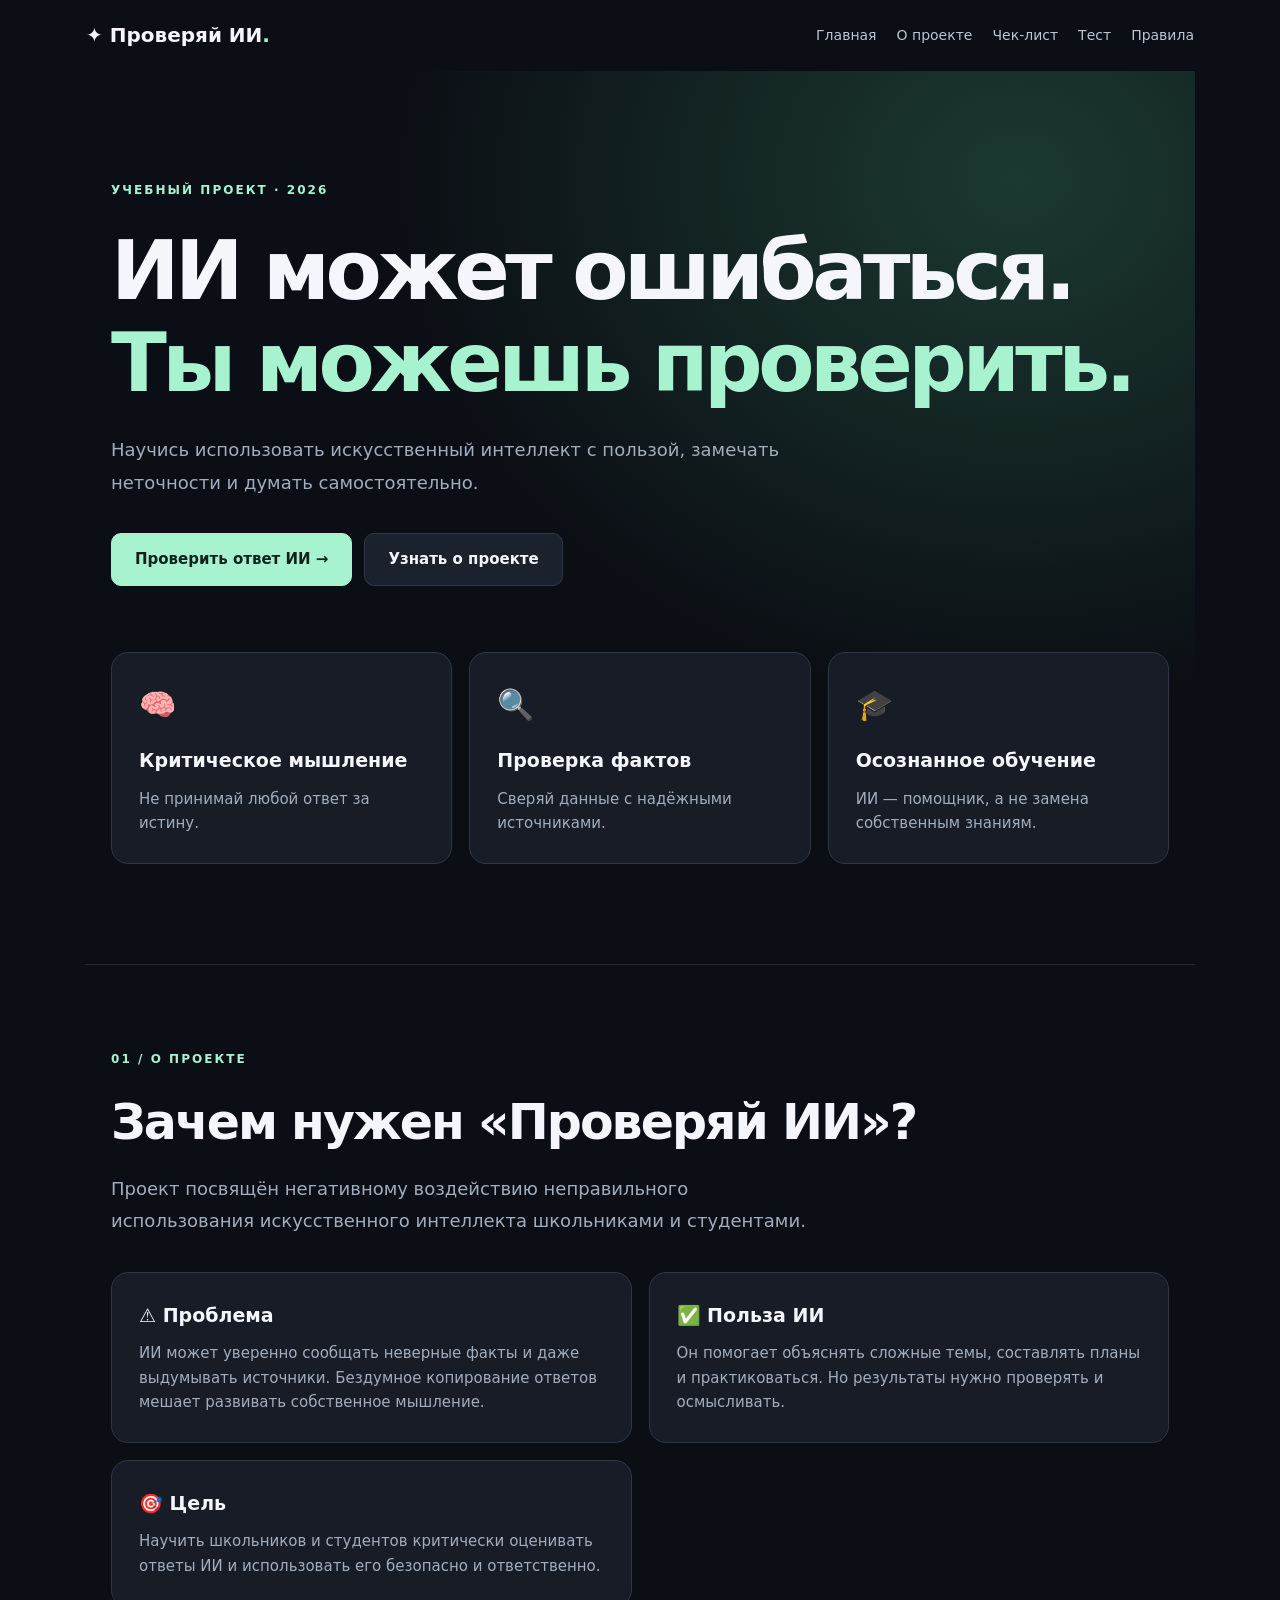
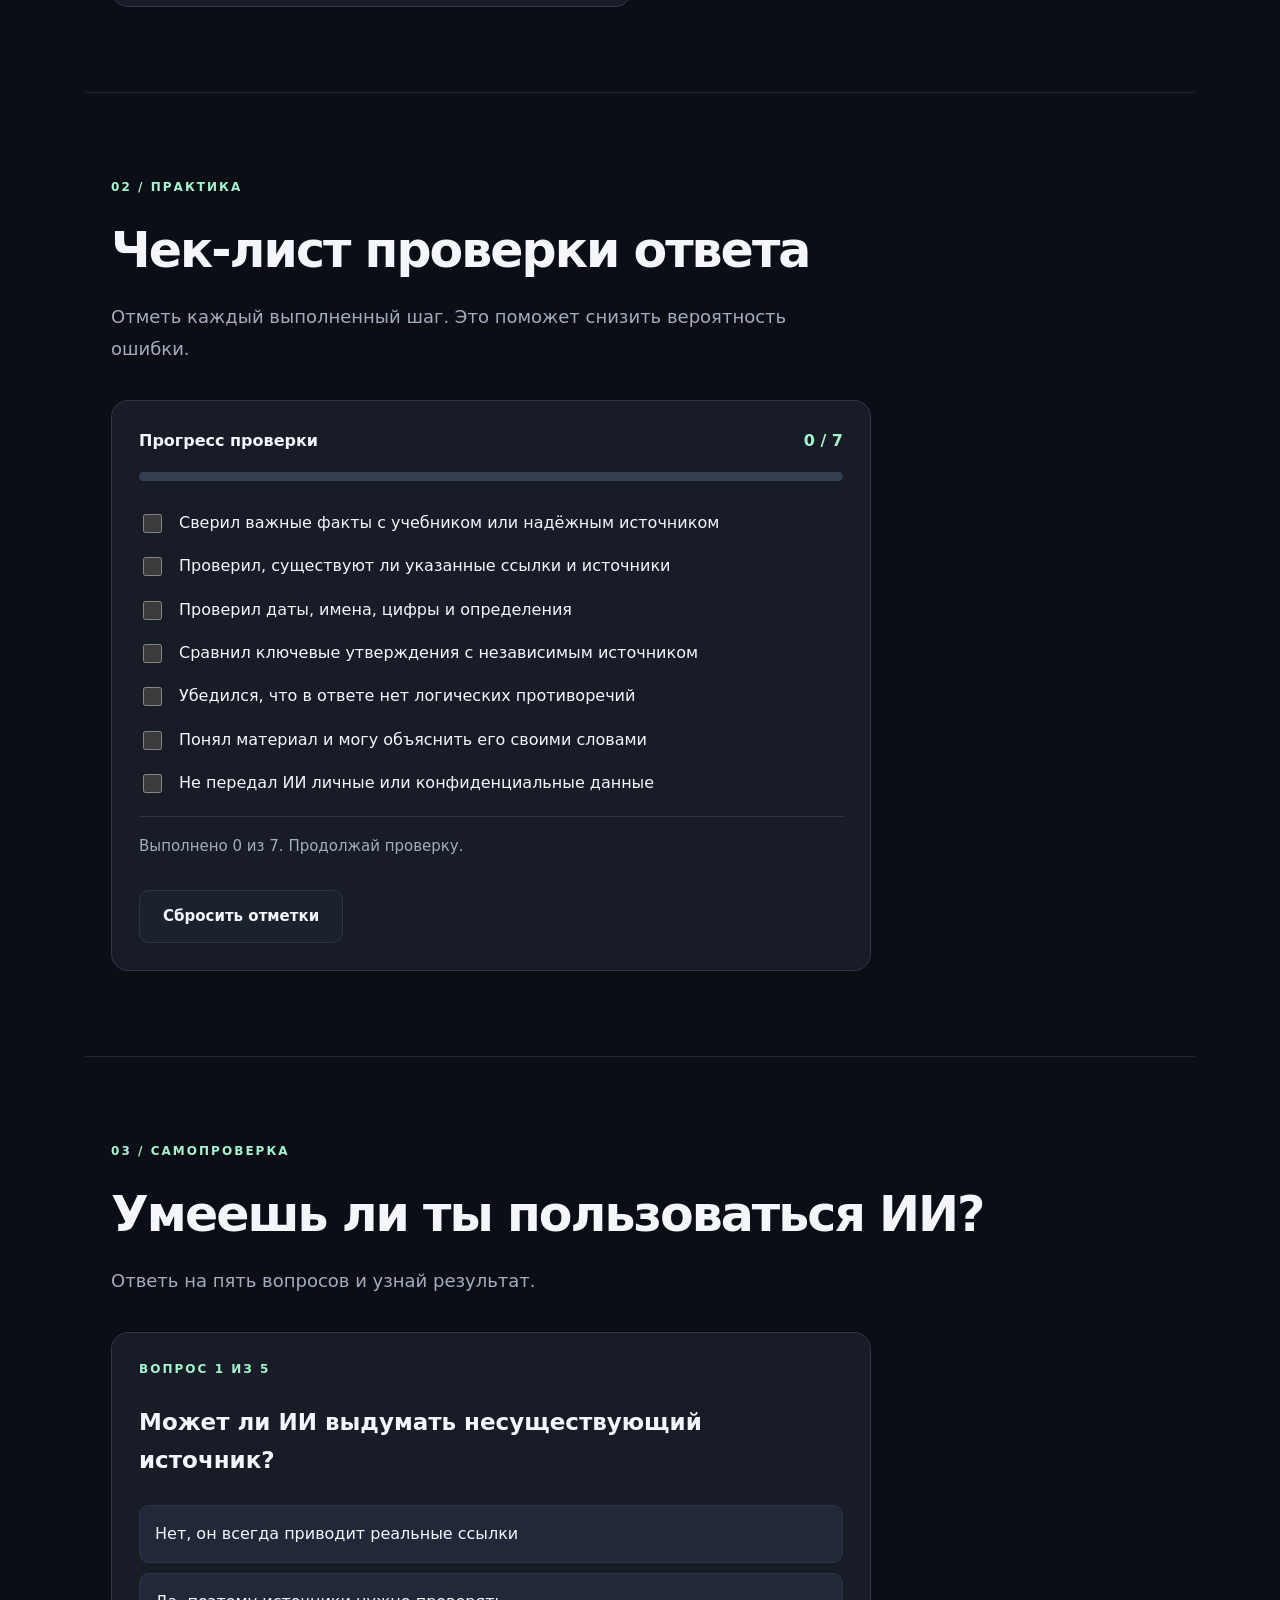
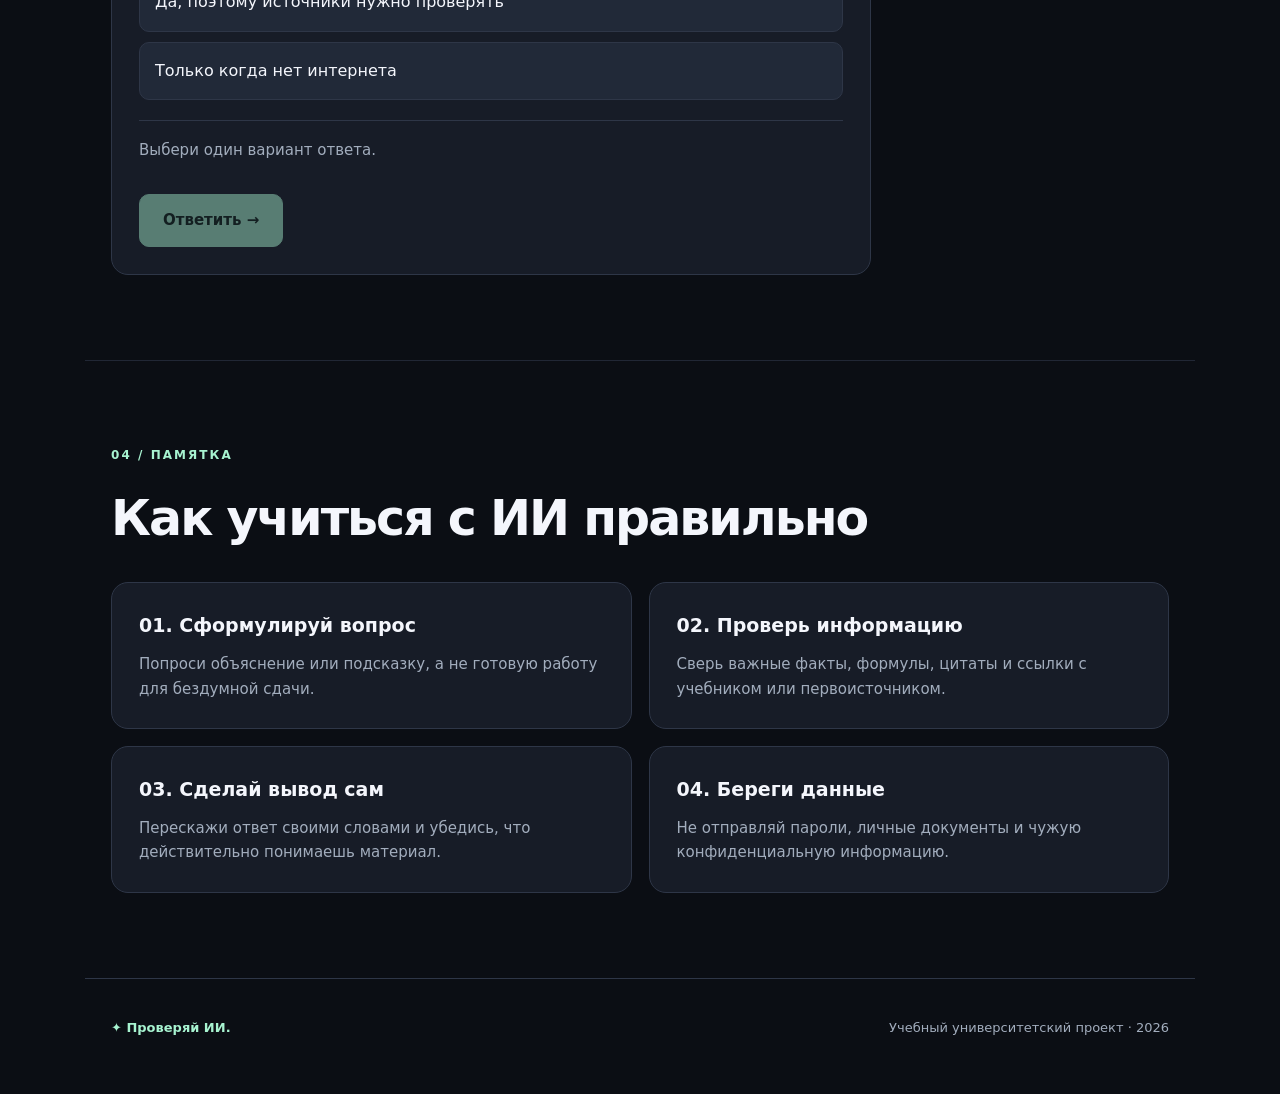
==== index.html @ c24b2980 "Add files via upload" ====
<!doctype html>
<html lang="ru"><head><meta charset="utf-8"><meta name="viewport" content="width=device-width,initial-scale=1"><meta name="theme-color" content="#0b0e14"><meta name="description" content="Проверяй ИИ — образовательный проект о критическом мышлении и проверке ответов искусственного интеллекта"><title>Проверяй ИИ — думай, анализируй, проверяй</title><link rel="stylesheet" href="style.css"></head>
<body><header class="top"><a href="#home" class="logo">✦ Проверяй ИИ<span>.</span></a><nav aria-label="Разделы"><a href="#home">Главная</a><a href="#about">О проекте</a><a href="#check">Чек-лист</a><a href="#test">Тест</a><a href="#rules">Правила</a></nav></header>
<main><section class="hero" id="home"><div class="eyebrow">УЧЕБНЫЙ ПРОЕКТ · 2026</div><h1>ИИ может ошибаться.<br><em>Ты можешь проверить.</em></h1><p>Научись использовать искусственный интеллект с пользой, замечать неточности и думать самостоятельно.</p><div class="actions"><a class="primary" href="#check">Проверить ответ ИИ →</a><a class="secondary" href="#about">Узнать о проекте</a></div><div class="hero-cards"><div class="panel"><div class="emoji">🧠</div><h3>Критическое мышление</h3><p>Не принимай любой ответ за истину.</p></div><div class="panel"><div class="emoji">🔍</div><h3>Проверка фактов</h3><p>Сверяй данные с надёжными источниками.</p></div><div class="panel"><div class="emoji">🎓</div><h3>Осознанное обучение</h3><p>ИИ — помощник, а не замена собственным знаниям.</p></div></div></section>
<section class="section" id="about"><div class="eyebrow">01 / О ПРОЕКТЕ</div><h2>Зачем нужен «Проверяй ИИ»?</h2><p class="lead">Проект посвящён негативному воздействию неправильного использования искусственного интеллекта школьниками и студентами.</p><div class="tiles"><article class="panel"><h3>⚠️ Проблема</h3><p>ИИ может уверенно сообщать неверные факты и даже выдумывать источники. Бездумное копирование ответов мешает развивать собственное мышление.</p></article><article class="panel"><h3>✅ Польза ИИ</h3><p>Он помогает объяснять сложные темы, составлять планы и практиковаться. Но результаты нужно проверять и осмысливать.</p></article><article class="panel"><h3>🎯 Цель</h3><p>Научить школьников и студентов критически оценивать ответы ИИ и использовать его безопасно и ответственно.</p></article></div></section>
<section class="section" id="check"><div class="eyebrow">02 / ПРАКТИКА</div><h2>Чек-лист проверки ответа</h2><p class="lead">Отметь каждый выполненный шаг. Это поможет снизить вероятность ошибки.</p><div class="panel check-panel"><div class="progress-line"><strong>Прогресс проверки</strong><output id="progress-count">0 / 7</output></div><div class="track"><div id="progress-fill"></div></div><div id="check-items"></div><p id="check-result" class="notice" aria-live="polite"></p><button id="reset-checks" class="secondary btn" type="button">Сбросить отметки</button></div></section>
<section class="section" id="test"><div class="eyebrow">03 / САМОПРОВЕРКА</div><h2>Умеешь ли ты пользоваться ИИ?</h2><p class="lead">Ответь на пять вопросов и узнай результат.</p><div class="panel quiz"><div id="question-number" class="eyebrow"></div><h3 id="question-text"></h3><div id="question-options"></div><p id="quiz-feedback" class="notice" aria-live="polite"></p><button id="quiz-next" class="primary btn" disabled type="button">Ответить →</button></div></section>
<section class="section" id="rules"><div class="eyebrow">04 / ПАМЯТКА</div><h2>Как учиться с ИИ правильно</h2><div class="tiles"><article class="panel"><h3>01. Сформулируй вопрос</h3><p>Попроси объяснение или подсказку, а не готовую работу для бездумной сдачи.</p></article><article class="panel"><h3>02. Проверь информацию</h3><p>Сверь важные факты, формулы, цитаты и ссылки с учебником или первоисточником.</p></article><article class="panel"><h3>03. Сделай вывод сам</h3><p>Перескажи ответ своими словами и убедись, что действительно понимаешь материал.</p></article><article class="panel"><h3>04. Береги данные</h3><p>Не отправляй пароли, личные документы и чужую конфиденциальную информацию.</p></article></div></section></main><footer><strong>✦ Проверяй ИИ.</strong><span>Учебный университетский проект · 2026</span></footer><script src="script.js" defer></script></body></html>
---- style.css ----
:root{color-scheme:dark;--bg:#0b0e14;--panel:#171c27;--border:#2e3647;--text:#f4f6fc;--muted:#a2adbd;--accent:#a7f3d0}*{box-sizing:border-box}html{scroll-behavior:smooth}body{margin:0;background:var(--bg);color:var(--text);font:16px/1.65 system-ui,-apple-system,'Segoe UI',sans-serif}a{color:inherit;text-decoration:none}button{font:inherit;cursor:pointer}.top{max-width:1160px;margin:auto;padding:19px 26px;display:flex;align-items:center;justify-content:space-between;gap:22px}.logo{font-size:20px;font-weight:850;white-space:nowrap}.logo span{color:var(--accent)}nav{display:flex;flex-wrap:wrap;gap:20px}nav a{color:#bbc5d4;font-size:14px}nav a:hover{color:var(--accent)}.hero,.section{max-width:1110px;margin:auto;padding:100px 26px;scroll-margin-top:25px}.hero{padding-top:110px;background:radial-gradient(ellipse at 84% 12%,#1b3932 0%,transparent 48%)}.eyebrow{color:var(--accent);font-size:12px;font-weight:800;letter-spacing:.17em;margin-bottom:24px}h1{font-size:clamp(42px,6.4vw,82px);line-height:1.12;letter-spacing:-.055em;margin:0 0 26px}h1 em{font-style:normal;color:var(--accent)}h2{font-size:clamp(30px,4vw,49px);letter-spacing:-.04em;line-height:1.2;margin:0 0 20px}h3{margin:0 0 10px;font-size:19px}p{margin:0;color:var(--muted)}.hero>p,.lead{max-width:720px;font-size:18px;line-height:1.8}.actions{display:flex;gap:12px;flex-wrap:wrap;margin:34px 0 66px}.primary,.secondary{display:inline-block;border-radius:10px;padding:13px 23px;font-weight:750;font-size:15px;border:1px solid var(--border)}.primary{background:var(--accent);color:#10231b;border-color:var(--accent)}.secondary{background:#1b222d;color:var(--text)}.primary:hover{background:#d0ffe8}.secondary:hover{border-color:var(--accent)}.hero-cards,.tiles{display:grid;grid-template-columns:repeat(3,1fr);gap:17px;margin-top:34px}.panel{background:var(--panel);border:1px solid var(--border);border-radius:17px;padding:27px}.panel p{font-size:15px}.emoji{font-size:30px;margin-bottom:16px}.tiles{grid-template-columns:repeat(2,1fr)}.section{border-top:1px solid #212735;padding-top:85px;padding-bottom:85px}.check-panel,.quiz{max-width:760px;margin-top:35px}.progress-line{display:flex;justify-content:space-between;gap:20px}.progress-line output{color:var(--accent);font-weight:800}.track{height:9px;border-radius:9px;background:#344051;overflow:hidden;margin:17px 0 29px}#progress-fill{height:100%;width:0;background:var(--accent);transition:width .2s}.checkitem{display:flex;align-items:flex-start;gap:14px;margin:17px 0;cursor:pointer}.checkitem input{width:19px;height:19px;flex:none;accent-color:#79dfb5;margin-top:4px}.notice{padding:17px 0;margin-top:20px;border-top:1px solid var(--border);min-height:65px}.btn{margin-top:9px}button:disabled{opacity:.45;cursor:not-allowed}.choice{display:block;width:100%;text-align:left;border:1px solid var(--border);border-radius:10px;padding:15px;margin:10px 0;background:#212938;color:var(--text)}.choice.selected{border-color:var(--accent);background:#18392f}.quiz h3{font-size:23px;margin:12px 0 25px}footer{display:flex;justify-content:space-between;gap:20px;max-width:1110px;padding:38px 26px 55px;margin:auto;border-top:1px solid var(--border);color:var(--muted);font-size:13px}footer strong{color:var(--accent)}@media(max-width:700px){.top{align-items:flex-start;flex-direction:column;padding:18px 20px}nav{gap:13px}.hero,.section{padding:62px 20px}.hero{padding-top:70px}.hero-cards,.tiles{grid-template-columns:1fr}.actions{margin-bottom:38px}.panel{padding:21px}footer{flex-direction:column;padding:30px 20px}}
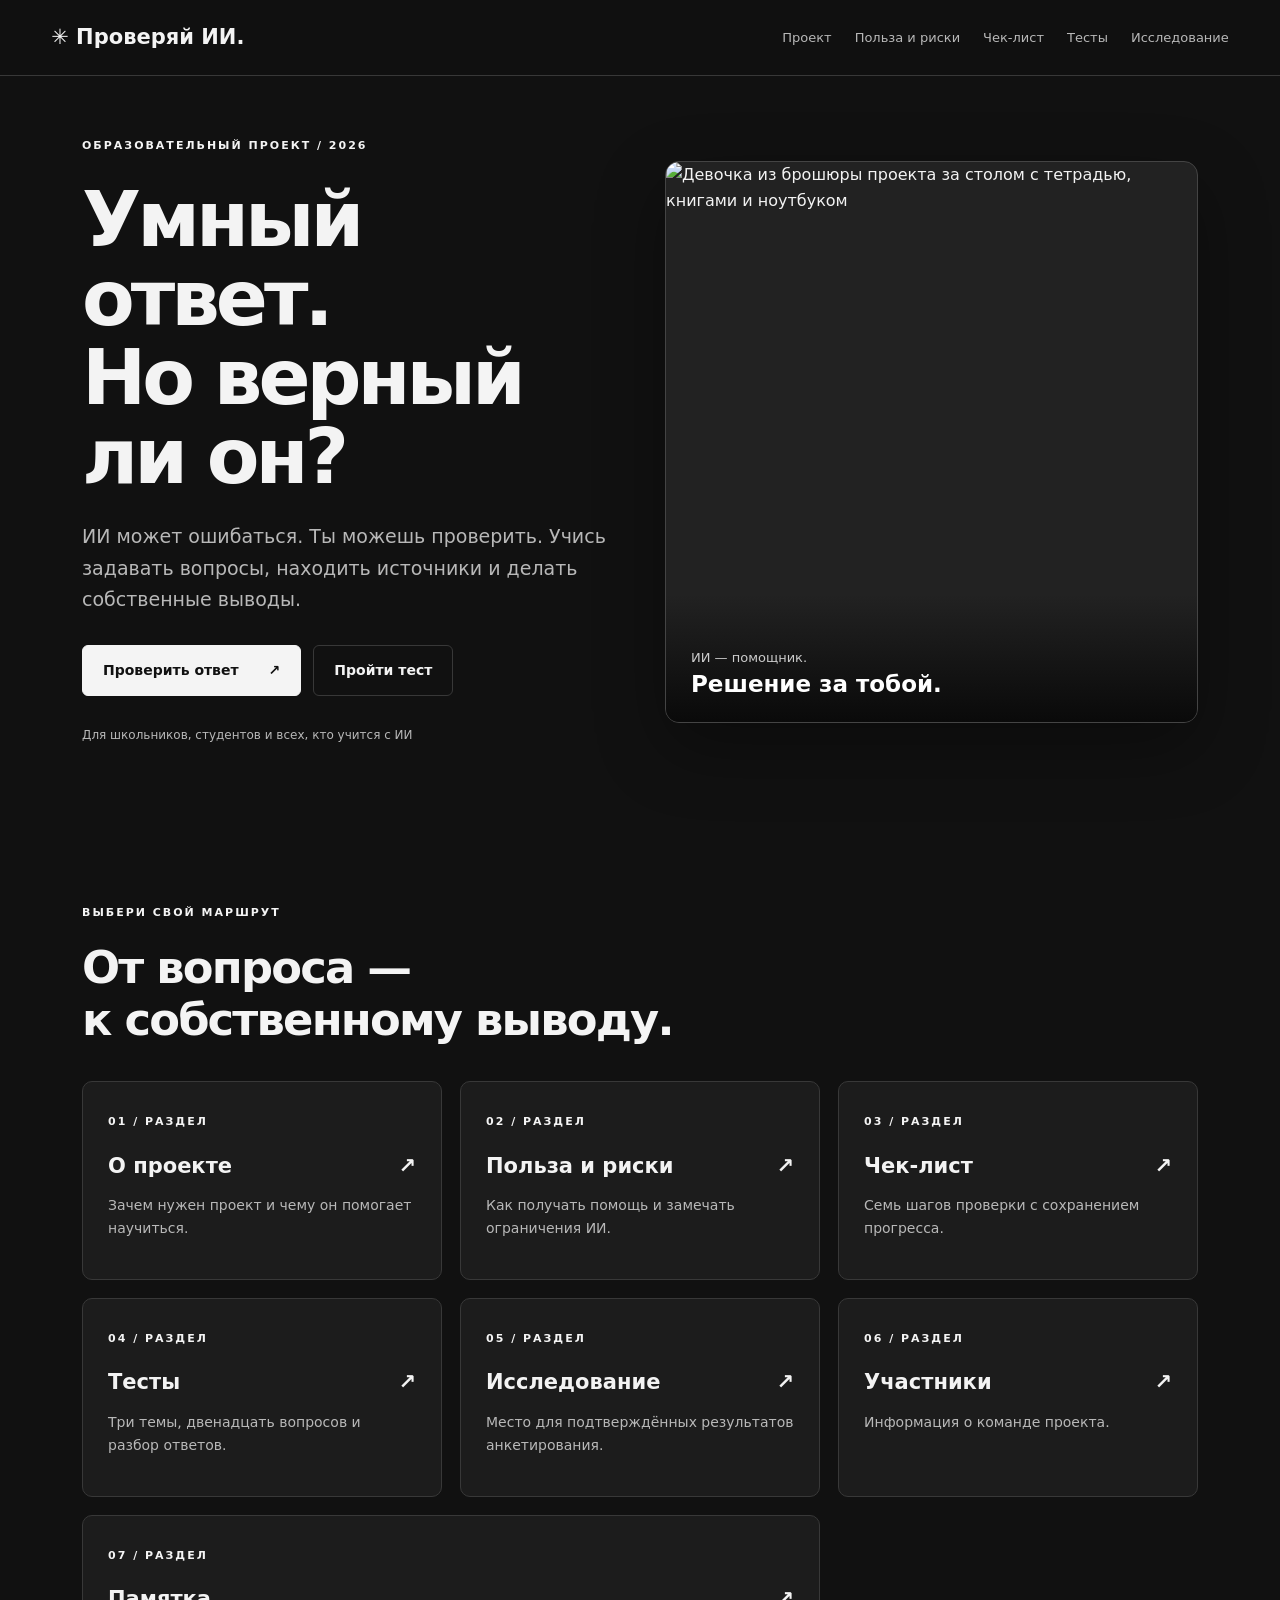
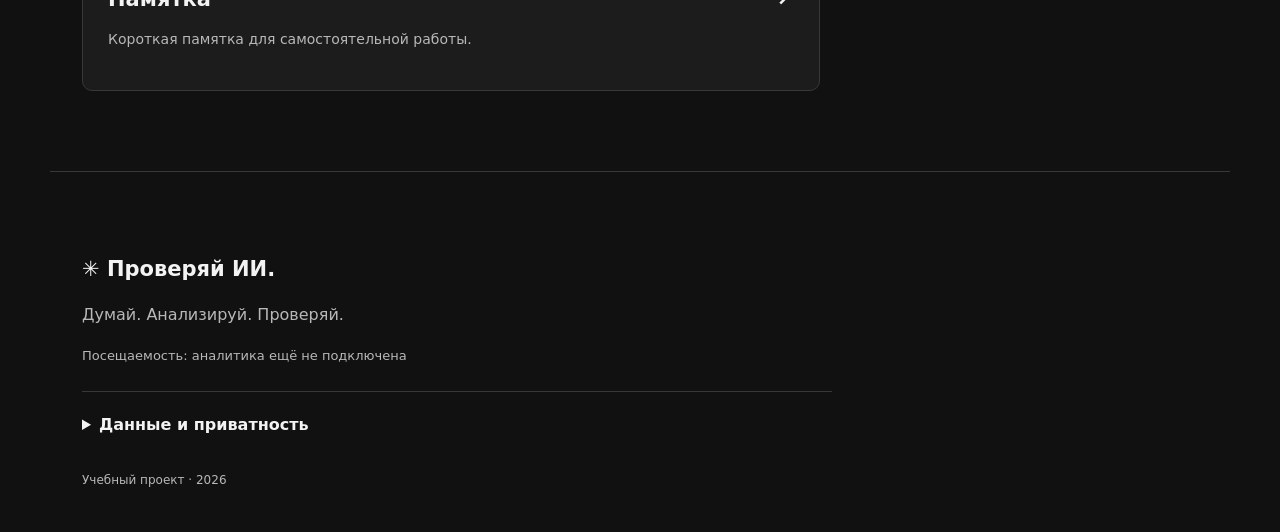
==== commit 403f259b: "Add files via upload" ====
--- a/index.html
+++ b/index.html
@@ -1,8 +1,3 @@
-<!doctype html>
-<html lang="ru"><head><meta charset="utf-8"><meta name="viewport" content="width=device-width,initial-scale=1"><meta name="theme-color" content="#0b0e14"><meta name="description" content="Проверяй ИИ — образовательный проект о критическом мышлении и проверке ответов искусственного интеллекта"><title>Проверяй ИИ — думай, анализируй, проверяй</title><link rel="stylesheet" href="style.css"></head>
-<body><header class="top"><a href="#home" class="logo">✦ Проверяй ИИ<span>.</span></a><nav aria-label="Разделы"><a href="#home">Главная</a><a href="#about">О проекте</a><a href="#check">Чек-лист</a><a href="#test">Тест</a><a href="#rules">Правила</a></nav></header>
-<main><section class="hero" id="home"><div class="eyebrow">УЧЕБНЫЙ ПРОЕКТ · 2026</div><h1>ИИ может ошибаться.<br><em>Ты можешь проверить.</em></h1><p>Научись использовать искусственный интеллект с пользой, замечать неточности и думать самостоятельно.</p><div class="actions"><a class="primary" href="#check">Проверить ответ ИИ →</a><a class="secondary" href="#about">Узнать о проекте</a></div><div class="hero-cards"><div class="panel"><div class="emoji">🧠</div><h3>Критическое мышление</h3><p>Не принимай любой ответ за истину.</p></div><div class="panel"><div class="emoji">🔍</div><h3>Проверка фактов</h3><p>Сверяй данные с надёжными источниками.</p></div><div class="panel"><div class="emoji">🎓</div><h3>Осознанное обучение</h3><p>ИИ — помощник, а не замена собственным знаниям.</p></div></div></section>
-<section class="section" id="about"><div class="eyebrow">01 / О ПРОЕКТЕ</div><h2>Зачем нужен «Проверяй ИИ»?</h2><p class="lead">Проект посвящён негативному воздействию неправильного использования искусственного интеллекта школьниками и студентами.</p><div class="tiles"><article class="panel"><h3>⚠️ Проблема</h3><p>ИИ может уверенно сообщать неверные факты и даже выдумывать источники. Бездумное копирование ответов мешает развивать собственное мышление.</p></article><article class="panel"><h3>✅ Польза ИИ</h3><p>Он помогает объяснять сложные темы, составлять планы и практиковаться. Но результаты нужно проверять и осмысливать.</p></article><article class="panel"><h3>🎯 Цель</h3><p>Научить школьников и студентов критически оценивать ответы ИИ и использовать его безопасно и ответственно.</p></article></div></section>
-<section class="section" id="check"><div class="eyebrow">02 / ПРАКТИКА</div><h2>Чек-лист проверки ответа</h2><p class="lead">Отметь каждый выполненный шаг. Это поможет снизить вероятность ошибки.</p><div class="panel check-panel"><div class="progress-line"><strong>Прогресс проверки</strong><output id="progress-count">0 / 7</output></div><div class="track"><div id="progress-fill"></div></div><div id="check-items"></div><p id="check-result" class="notice" aria-live="polite"></p><button id="reset-checks" class="secondary btn" type="button">Сбросить отметки</button></div></section>
-<section class="section" id="test"><div class="eyebrow">03 / САМОПРОВЕРКА</div><h2>Умеешь ли ты пользоваться ИИ?</h2><p class="lead">Ответь на пять вопросов и узнай результат.</p><div class="panel quiz"><div id="question-number" class="eyebrow"></div><h3 id="question-text"></h3><div id="question-options"></div><p id="quiz-feedback" class="notice" aria-live="polite"></p><button id="quiz-next" class="primary btn" disabled type="button">Ответить →</button></div></section>
-<section class="section" id="rules"><div class="eyebrow">04 / ПАМЯТКА</div><h2>Как учиться с ИИ правильно</h2><div class="tiles"><article class="panel"><h3>01. Сформулируй вопрос</h3><p>Попроси объяснение или подсказку, а не готовую работу для бездумной сдачи.</p></article><article class="panel"><h3>02. Проверь информацию</h3><p>Сверь важные факты, формулы, цитаты и ссылки с учебником или первоисточником.</p></article><article class="panel"><h3>03. Сделай вывод сам</h3><p>Перескажи ответ своими словами и убедись, что действительно понимаешь материал.</p></article><article class="panel"><h3>04. Береги данные</h3><p>Не отправляй пароли, личные документы и чужую конфиденциальную информацию.</p></article></div></section></main><footer><strong>✦ Проверяй ИИ.</strong><span>Учебный университетский проект · 2026</span></footer><script src="script.js" defer></script></body></html>
+<!doctype html><html lang="ru"><head><meta charset="utf-8"><meta name="viewport" content="width=device-width, initial-scale=1"><meta name="theme-color" content="#10131a"><meta name="description" content="Проверяй ИИ: образовательный портал о критическом мышлении, проверке фактов и ответственном использовании ИИ."><title>Главная — Проверяй ИИ</title><link rel="icon" href="favicon.svg" type="image/svg+xml"><link rel="stylesheet" href="style.css"><script src="config.js" defer></script><script src="script.js" defer></script></head><body>
+<a class="skip" href="#main">К содержанию</a><header><a class="brand" href="index.html"><span class="mark">✳</span> Проверяй ИИ<span class="dot">.</span></a><button class="menu" aria-expanded="false" aria-controls="nav">Меню</button><nav id="nav" aria-label="Основная навигация"><a href="about.html">Проект</a><a href="guide.html">Польза и риски</a><a href="check.html">Чек-лист</a><a href="tests.html">Тесты</a><a href="research.html">Исследование</a></nav></header>
+<main id="main"><section class="hero wrap" id="home"><div><p class="eyebrow">ОБРАЗОВАТЕЛЬНЫЙ ПРОЕКТ / 2026</p><h1>Умный ответ.<br>Но <em>верный</em><br>ли он?</h1><p class="lead">ИИ может ошибаться. Ты можешь проверить. Учись задавать вопросы, находить источники и делать собственные выводы.</p><div class="actions"><a class="button primary" href="check.html">Проверить ответ <span>↗</span></a><a class="button ghost" href="tests.html">Пройти тест</a></div><p class="small">Для школьников, студентов и всех, кто учится с ИИ</p></div><figure class="student-portrait"><img src="assets/student-hero.png" width="1122" height="1402" alt="Девочка из брошюры проекта за столом с тетрадью, книгами и ноутбуком"><figcaption><span>ИИ — помощник.</span><strong>Решение за тобой.</strong></figcaption></figure></section><section class="wrap section directory"><p class="eyebrow">ВЫБЕРИ СВОЙ МАРШРУТ</p><h2>От вопроса —<br><em>к собственному выводу.</em></h2><div class="portal-grid"><a class="portal-link" href="about.html"><span class="eyebrow">01 / РАЗДЕЛ</span><h3>О проекте <span>↗</span></h3><p>Зачем нужен проект и чему он помогает научиться.</p></a><a class="portal-link" href="guide.html"><span class="eyebrow">02 / РАЗДЕЛ</span><h3>Польза и риски <span>↗</span></h3><p>Как получать помощь и замечать ограничения ИИ.</p></a><a class="portal-link" href="check.html"><span class="eyebrow">03 / РАЗДЕЛ</span><h3>Чек-лист <span>↗</span></h3><p>Семь шагов проверки с сохранением прогресса.</p></a><a class="portal-link" href="tests.html"><span class="eyebrow">04 / РАЗДЕЛ</span><h3>Тесты <span>↗</span></h3><p>Три темы, двенадцать вопросов и разбор ответов.</p></a><a class="portal-link" href="research.html"><span class="eyebrow">05 / РАЗДЕЛ</span><h3>Исследование <span>↗</span></h3><p>Место для подтверждённых результатов анкетирования.</p></a><a class="portal-link" href="team.html"><span class="eyebrow">06 / РАЗДЕЛ</span><h3>Участники <span>↗</span></h3><p>Информация о команде проекта.</p></a><a class="portal-link" href="rules.html"><span class="eyebrow">07 / РАЗДЕЛ</span><h3>Памятка <span>↗</span></h3><p>Короткая памятка для самостоятельной работы.</p></a></div></section></main><footer class="wrap"><a class="brand" href="index.html">✳ Проверяй ИИ.</a><p>Думай. Анализируй. Проверяй.</p><div id="visits" role="status">Посещаемость: аналитика ещё не подключена</div><details><summary>Данные и приватность</summary><p>Отметки чек-листа хранятся локально в браузере. Тесты не собирают ответы. После подключения GoatCounter посещения обрабатываются сторонним сервисом. Блокировщики могут мешать учёту, а просмотры не равны числу людей.</p><a href="https://www.goatcounter.com/help/privacy">Обработка данных GoatCounter ↗</a></details><p class="small">Учебный проект · 2026</p></footer><noscript><p class="wrap">Для чек-листа и тестов включи JavaScript. Статьи и памятка доступны без него.</p></noscript></body></html>
--- a/style.css
+++ b/style.css
@@ -1 +1,5 @@
-:root{color-scheme:dark;--bg:#0b0e14;--panel:#171c27;--border:#2e3647;--text:#f4f6fc;--muted:#a2adbd;--accent:#a7f3d0}*{box-sizing:border-box}html{scroll-behavior:smooth}body{margin:0;background:var(--bg);color:var(--text);font:16px/1.65 system-ui,-apple-system,'Segoe UI',sans-serif}a{color:inherit;text-decoration:none}button{font:inherit;cursor:pointer}.top{max-width:1160px;margin:auto;padding:19px 26px;display:flex;align-items:center;justify-content:space-between;gap:22px}.logo{font-size:20px;font-weight:850;white-space:nowrap}.logo span{color:var(--accent)}nav{display:flex;flex-wrap:wrap;gap:20px}nav a{color:#bbc5d4;font-size:14px}nav a:hover{color:var(--accent)}.hero,.section{max-width:1110px;margin:auto;padding:100px 26px;scroll-margin-top:25px}.hero{padding-top:110px;background:radial-gradient(ellipse at 84% 12%,#1b3932 0%,transparent 48%)}.eyebrow{color:var(--accent);font-size:12px;font-weight:800;letter-spacing:.17em;margin-bottom:24px}h1{font-size:clamp(42px,6.4vw,82px);line-height:1.12;letter-spacing:-.055em;margin:0 0 26px}h1 em{font-style:normal;color:var(--accent)}h2{font-size:clamp(30px,4vw,49px);letter-spacing:-.04em;line-height:1.2;margin:0 0 20px}h3{margin:0 0 10px;font-size:19px}p{margin:0;color:var(--muted)}.hero>p,.lead{max-width:720px;font-size:18px;line-height:1.8}.actions{display:flex;gap:12px;flex-wrap:wrap;margin:34px 0 66px}.primary,.secondary{display:inline-block;border-radius:10px;padding:13px 23px;font-weight:750;font-size:15px;border:1px solid var(--border)}.primary{background:var(--accent);color:#10231b;border-color:var(--accent)}.secondary{background:#1b222d;color:var(--text)}.primary:hover{background:#d0ffe8}.secondary:hover{border-color:var(--accent)}.hero-cards,.tiles{display:grid;grid-template-columns:repeat(3,1fr);gap:17px;margin-top:34px}.panel{background:var(--panel);border:1px solid var(--border);border-radius:17px;padding:27px}.panel p{font-size:15px}.emoji{font-size:30px;margin-bottom:16px}.tiles{grid-template-columns:repeat(2,1fr)}.section{border-top:1px solid #212735;padding-top:85px;padding-bottom:85px}.check-panel,.quiz{max-width:760px;margin-top:35px}.progress-line{display:flex;justify-content:space-between;gap:20px}.progress-line output{color:var(--accent);font-weight:800}.track{height:9px;border-radius:9px;background:#344051;overflow:hidden;margin:17px 0 29px}#progress-fill{height:100%;width:0;background:var(--accent);transition:width .2s}.checkitem{display:flex;align-items:flex-start;gap:14px;margin:17px 0;cursor:pointer}.checkitem input{width:19px;height:19px;flex:none;accent-color:#79dfb5;margin-top:4px}.notice{padding:17px 0;margin-top:20px;border-top:1px solid var(--border);min-height:65px}.btn{margin-top:9px}button:disabled{opacity:.45;cursor:not-allowed}.choice{display:block;width:100%;text-align:left;border:1px solid var(--border);border-radius:10px;padding:15px;margin:10px 0;background:#212938;color:var(--text)}.choice.selected{border-color:var(--accent);background:#18392f}.quiz h3{font-size:23px;margin:12px 0 25px}footer{display:flex;justify-content:space-between;gap:20px;max-width:1110px;padding:38px 26px 55px;margin:auto;border-top:1px solid var(--border);color:var(--muted);font-size:13px}footer strong{color:var(--accent)}@media(max-width:700px){.top{align-items:flex-start;flex-direction:column;padding:18px 20px}nav{gap:13px}.hero,.section{padding:62px 20px}.hero{padding-top:70px}.hero-cards,.tiles{grid-template-columns:1fr}.actions{margin-bottom:38px}.panel{padding:21px}footer{flex-direction:column;padding:30px 20px}}
+@charset "UTF-8";:root{color-scheme:dark;--bg:#111111;--panel:#1c1c1c;--line:#383838;--text:#f3f3f3;--muted:#b8b8b8;--accent:#f4f4f4}*{box-sizing:border-box}html{scroll-behavior:smooth;scroll-padding-top:100px}body{margin:0;background:var(--bg);color:var(--text);font:16px/1.65 system-ui,-apple-system,Segoe UI,sans-serif}a{color:inherit;text-underline-offset:4px}button,input{font:inherit}button,a{ -webkit-tap-highlight-color:transparent}button{cursor:pointer}a:focus-visible,button:focus-visible,input:focus-visible,summary:focus-visible{outline:3px solid var(--accent);outline-offset:5px}.wrap{max-width:1180px;margin:auto;padding-left:32px;padding-right:32px}header{position:sticky;top:0;z-index:10;background:#111111f2;border-bottom:1px solid var(--line);padding:20px 4%;display:flex;align-items:center;justify-content:space-between;gap:20px;backdrop-filter:blur(12px)}.brand{font-size:21px;font-weight:800;text-decoration:none;white-space:nowrap}.mark,.dot,em{color:var(--accent)}nav{display:flex;gap:23px}nav a{font-size:13px;text-decoration:none;color:var(--muted)}nav a:hover{color:var(--accent)}.menu{display:none}.skip{position:fixed;top:-100px;z-index:100;background:var(--accent);color:#111111;padding:12px}.skip:focus{top:0}.hero{display:grid;grid-template-columns:1fr 1fr;gap:60px;align-items:center;padding-top:75px;padding-bottom:85px;min-height:700px}.eyebrow{font-size:11px;letter-spacing:2px;font-weight:700;color:var(--accent)}h1{font-size:clamp(54px,6vw,86px);line-height:1.03;letter-spacing:-4px;margin:25px 0}em{font-style:normal}h2{font-size:clamp(30px,3.5vw,47px);line-height:1.16;letter-spacing:-1.8px;margin:20px 0 35px}h3{font-size:21px;line-height:1.35;margin:18px 0 12px}p{color:var(--muted)}.lead{font-size:19px;max-width:580px}.small{font-size:12px}.actions{display:flex;gap:12px;flex-wrap:wrap;margin:30px 0}.button{display:inline-flex;align-items:center;justify-content:center;gap:30px;border-radius:6px;padding:13px 20px;text-decoration:none;font-weight:650;border:1px solid var(--line);font-size:14px}.primary{background:var(--accent);border-color:var(--accent);color:#111111}.ghost{background:transparent;color:var(--text)}.button:hover{filter:brightness(1.1);transform:translateY(-2px)}.hero-art{position:relative;padding:42px 0}.orbit{position:absolute;inset:-25px;border:1px solid #f4f4f430;border-radius:50%;animation:breathe 6s ease-in-out infinite}.orbit:after{content:'✳';position:absolute;right:25px;top:35px;font-size:50px;color:var(--accent)}.sample{position:relative;border:1px solid #555555;background:linear-gradient(140deg,#292929,#1c1c1c 65%);padding:28px;border-radius:12px;box-shadow:0 25px 70px #0005;transform:rotate(-2deg)}.prompt{font-size:25px;line-height:1.4;color:var(--text)}.answer{background:#111111;padding:20px;border-radius:8px}.answer p{color:var(--text);font-size:18px}.status{font-size:10px;letter-spacing:1px;color:var(--accent)}.scan{display:flex;gap:15px;padding:11px 0;border-top:1px solid var(--line);font-size:13px}.scan span{color:var(--muted)}.scan b{margin-left:auto;color:var(--accent)}.art-note{position:relative;margin:25px 15px 0;color:var(--muted);font-size:12px}.ribbon{border-block:1px solid var(--line);display:flex;justify-content:center;gap:45px;padding:20px;font-size:12px;letter-spacing:1px}.ribbon i{color:var(--accent);font-style:normal}.section{padding-top:80px;padding-bottom:80px;border-bottom:1px solid var(--line)}.split{display:grid;grid-template-columns:1fr 1fr;gap:65px}.steps{display:grid;grid-template-columns:repeat(3,1fr);gap:35px;margin-top:35px}.steps article{border-top:1px solid var(--line);padding-top:25px}.steps article>span{color:var(--accent);font-size:11px;letter-spacing:1px}.steps p{font-size:14px}.two{display:grid;grid-template-columns:1fr 1fr;gap:24px}.panel{padding:30px;background:var(--panel);border:1px solid var(--line);border-radius:12px}.tag{font-size:10px;letter-spacing:1.2px;color:var(--accent)}.negative .tag{color:#e0e0e0}ul{padding-left:20px;color:var(--muted)}li{margin:15px 0}li b{color:var(--text)}details{border-top:1px solid var(--line);padding:20px 0;margin-top:25px}summary{cursor:pointer;font-weight:600}.check-section{background:#161616}.progress-head{display:flex;justify-content:space-between}output{color:var(--accent)}progress{width:100%;height:7px;accent-color:var(--accent);margin:18px 0}progress::-webkit-progress-bar{background:#404040;border-radius:5px}progress::-webkit-progress-value{background:var(--accent);border-radius:5px}.check-item{display:flex;gap:14px;align-items:flex-start;border-bottom:1px solid var(--line);padding:15px 0;font-size:14px;cursor:pointer}.check-item input{width:19px;height:19px;accent-color:var(--accent);flex-shrink:0}.check-item:has(:checked){color:var(--accent)}#check-result,#feedback{min-height:26px;font-size:14px}.tabs{display:flex;gap:10px;margin:30px 0;flex-wrap:wrap}.tabs button{background:transparent;color:var(--muted);border:1px solid var(--line);padding:13px 22px;border-radius:30px}.tabs button[aria-pressed=true]{background:var(--accent);color:#111111;border-color:var(--accent)}.quiz{max-width:850px}.option{display:flex;gap:12px;padding:16px;border:1px solid var(--line);border-radius:6px;margin:10px 0;cursor:pointer}.option:has(:checked){border-color:var(--accent);background:#f4f4f40c}.option input{accent-color:var(--accent)}.team-row{display:flex;align-items:center;gap:25px;border-block:1px solid var(--line);padding:25px 0;margin-top:35px}.team-row .tag{margin-left:auto}.avatar{background:#f4f4f415;color:var(--accent);width:75px;height:75px;display:grid;place-items:center;font-size:38px;border-radius:50%}.team-row h3,.team-row p{margin:4px 0}.resources .button{margin-top:25px}footer{padding-top:50px!important;padding-bottom:30px!important}footer details{max-width:750px}#visits{font-size:13px;color:var(--muted)}@keyframes breathe{50%{transform:rotate(8deg) scale(1.03)}}@media(max-width:900px){nav{gap:12px}.hero{gap:30px}h1{letter-spacing:-2px}.split{gap:30px}}@media(max-width:700px){.wrap{padding-left:20px;padding-right:20px}header{padding:15px 20px;flex-wrap:wrap}.brand{font-size:18px}.menu{display:block;background:transparent;color:var(--text);border:1px solid var(--line);border-radius:4px;padding:7px 12px}nav{display:none;width:100%;flex-direction:column;padding:15px 0}nav.open{display:flex}.hero,.split,.two,.steps{grid-template-columns:1fr}.hero{padding-top:40px;padding-bottom:45px;gap:20px}h1{font-size:64px}.hero-art{padding:20px 10px}.orbit{inset:0}.ribbon{gap:15px;font-size:9px;flex-wrap:wrap}.ribbon i{display:none}.section{padding-top:50px;padding-bottom:50px}.panel{padding:22px}.team-row{flex-wrap:wrap}.team-row .tag{margin-left:0}.lead{font-size:17px}}@media(prefers-reduced-motion:reduce){html{scroll-behavior:auto}*,*:before,*:after{animation:none!important;transition:none!important}}@media print{header,.hero-art,.ribbon,.actions,#tests,#check,#visits,.button{display:none}body{background:white;color:black}p,em,.eyebrow{color:#333}.section{padding:20px 0;break-inside:avoid}.split,.two{display:block}.panel{background:white;color:black}}
+.hero-art{overflow:hidden;min-width:0}.hero>*,.split>*,.two>*{min-width:0}
+
+.breadcrumb{padding-top:30px;font-size:13px;color:var(--muted)}.breadcrumb a{text-decoration:none}.portal-grid{display:grid;grid-template-columns:repeat(3,minmax(0,1fr));gap:18px}.portal-link{display:block;text-decoration:none;padding:25px;border:1px solid var(--line);border-radius:10px;background:var(--panel);transition:transform .2s,border-color .2s}.portal-link:hover{border-color:#fff;transform:translateY(-4px)}.portal-link h3{display:flex;justify-content:space-between}.portal-link p{font-size:14px}.portal-link:last-child{grid-column:span 2}nav a[aria-current=page]{color:#fff;text-decoration:underline}footer{margin-top:30px!important}.hero{min-height:620px}.hero-art{filter:grayscale(1)}@media(max-width:800px){.portal-grid{grid-template-columns:repeat(2,minmax(0,1fr))}}@media(max-width:500px){.portal-grid{grid-template-columns:1fr}.portal-link:last-child{grid-column:auto}}
+.student-portrait{position:relative;margin:0;align-self:center;border:1px solid #444;border-radius:14px;overflow:hidden;background:#222;box-shadow:0 25px 70px #0005}.student-portrait img{display:block;width:100%;height:auto;max-height:560px;object-fit:cover;object-position:center 42%}.student-portrait figcaption{position:absolute;left:0;right:0;bottom:0;padding:55px 25px 22px;background:linear-gradient(transparent,#080808ed);line-height:1.4}.student-portrait figcaption span{display:block;color:#ccc;font-size:13px}.student-portrait strong{display:block;font-size:23px;color:#fff}.hero{gap:50px;padding-top:50px;padding-bottom:55px}@media(max-width:700px){.student-portrait{max-width:440px;width:100%;justify-self:center}.student-portrait img{max-height:460px}.hero{gap:30px}}
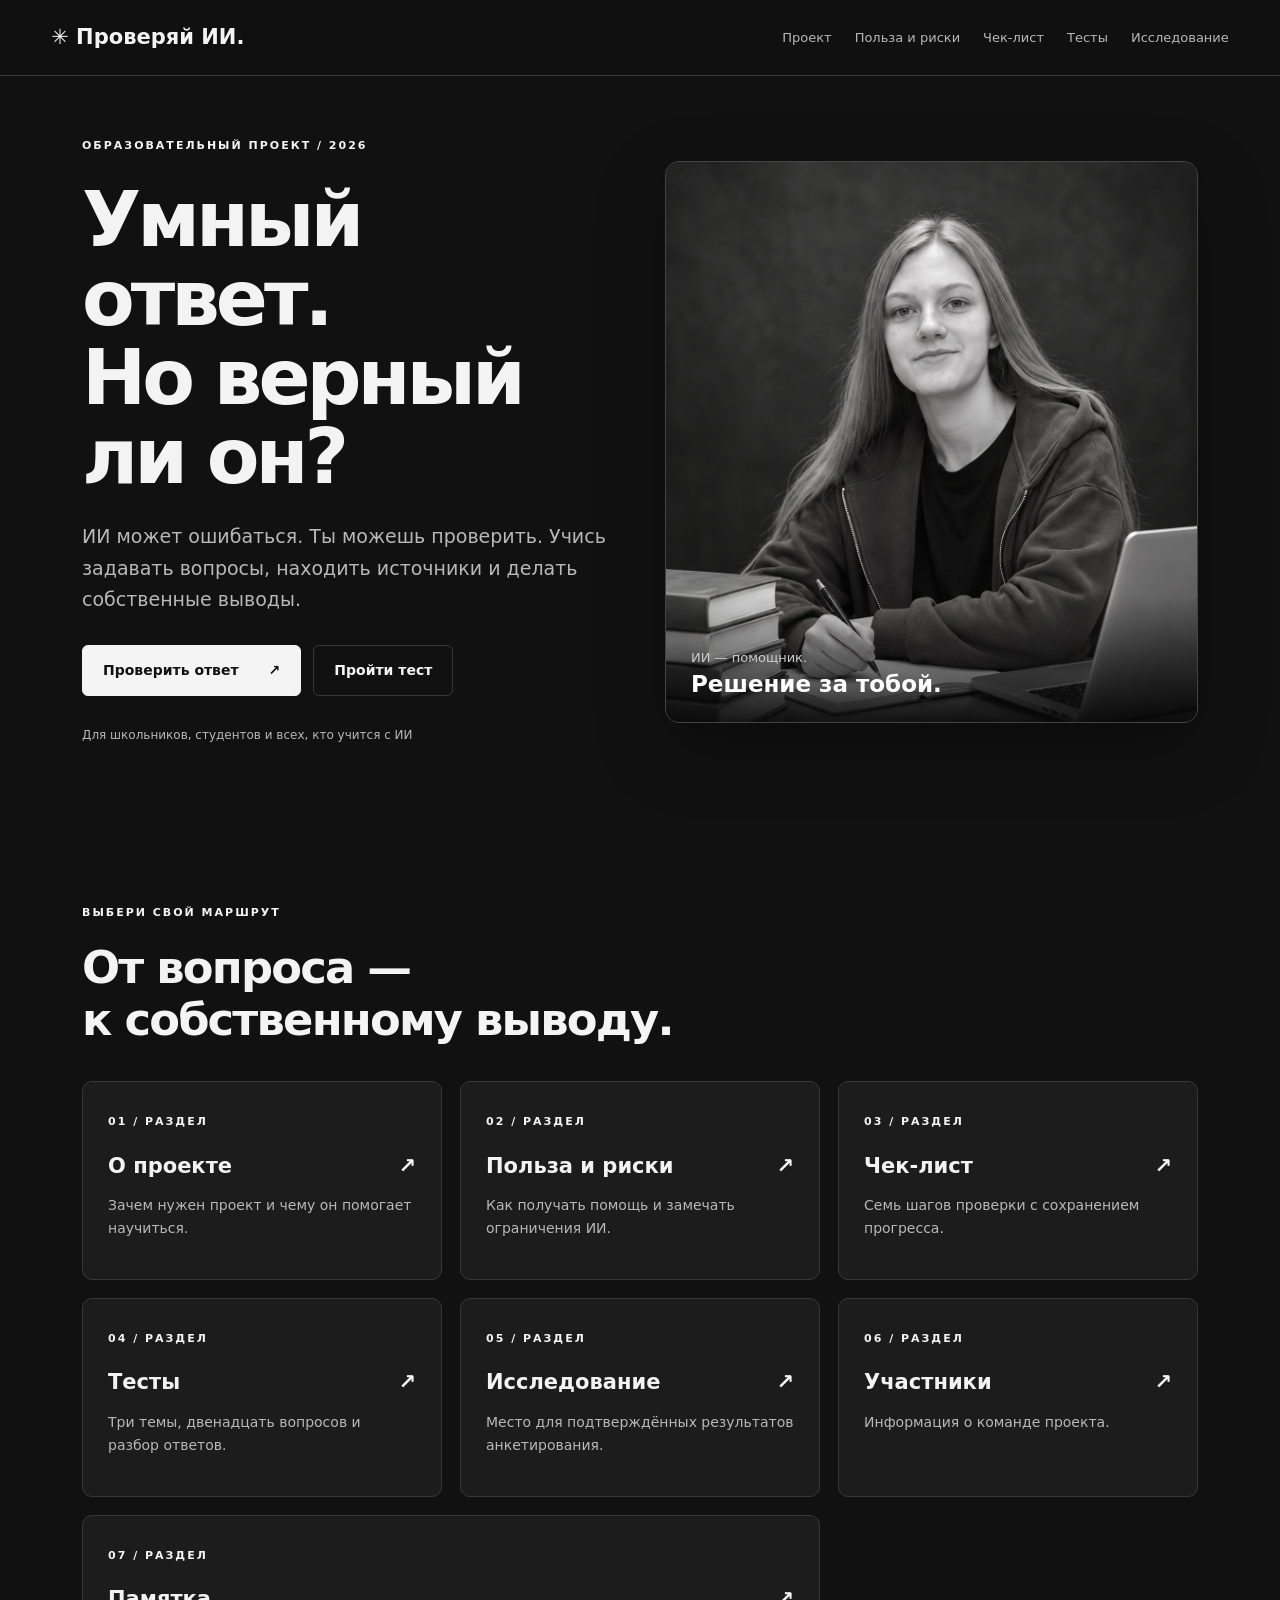
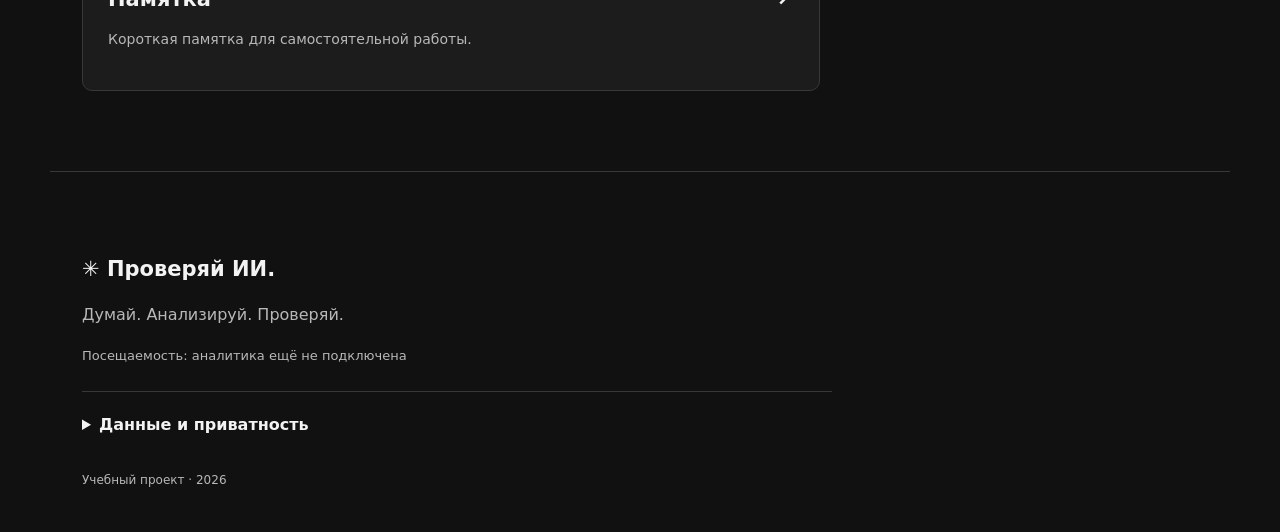
==== commit 5dbe170a: "Add files via upload" ====
--- a/index.html
+++ b/index.html
@@ -1,3 +1,3 @@
 <!doctype html><html lang="ru"><head><meta charset="utf-8"><meta name="viewport" content="width=device-width, initial-scale=1"><meta name="theme-color" content="#10131a"><meta name="description" content="Проверяй ИИ: образовательный портал о критическом мышлении, проверке фактов и ответственном использовании ИИ."><title>Главная — Проверяй ИИ</title><link rel="icon" href="favicon.svg" type="image/svg+xml"><link rel="stylesheet" href="style.css"><script src="config.js" defer></script><script src="script.js" defer></script></head><body>
 <a class="skip" href="#main">К содержанию</a><header><a class="brand" href="index.html"><span class="mark">✳</span> Проверяй ИИ<span class="dot">.</span></a><button class="menu" aria-expanded="false" aria-controls="nav">Меню</button><nav id="nav" aria-label="Основная навигация"><a href="about.html">Проект</a><a href="guide.html">Польза и риски</a><a href="check.html">Чек-лист</a><a href="tests.html">Тесты</a><a href="research.html">Исследование</a></nav></header>
-<main id="main"><section class="hero wrap" id="home"><div><p class="eyebrow">ОБРАЗОВАТЕЛЬНЫЙ ПРОЕКТ / 2026</p><h1>Умный ответ.<br>Но <em>верный</em><br>ли он?</h1><p class="lead">ИИ может ошибаться. Ты можешь проверить. Учись задавать вопросы, находить источники и делать собственные выводы.</p><div class="actions"><a class="button primary" href="check.html">Проверить ответ <span>↗</span></a><a class="button ghost" href="tests.html">Пройти тест</a></div><p class="small">Для школьников, студентов и всех, кто учится с ИИ</p></div><figure class="student-portrait"><img src="assets/student-hero.png" width="1122" height="1402" alt="Девочка из брошюры проекта за столом с тетрадью, книгами и ноутбуком"><figcaption><span>ИИ — помощник.</span><strong>Решение за тобой.</strong></figcaption></figure></section><section class="wrap section directory"><p class="eyebrow">ВЫБЕРИ СВОЙ МАРШРУТ</p><h2>От вопроса —<br><em>к собственному выводу.</em></h2><div class="portal-grid"><a class="portal-link" href="about.html"><span class="eyebrow">01 / РАЗДЕЛ</span><h3>О проекте <span>↗</span></h3><p>Зачем нужен проект и чему он помогает научиться.</p></a><a class="portal-link" href="guide.html"><span class="eyebrow">02 / РАЗДЕЛ</span><h3>Польза и риски <span>↗</span></h3><p>Как получать помощь и замечать ограничения ИИ.</p></a><a class="portal-link" href="check.html"><span class="eyebrow">03 / РАЗДЕЛ</span><h3>Чек-лист <span>↗</span></h3><p>Семь шагов проверки с сохранением прогресса.</p></a><a class="portal-link" href="tests.html"><span class="eyebrow">04 / РАЗДЕЛ</span><h3>Тесты <span>↗</span></h3><p>Три темы, двенадцать вопросов и разбор ответов.</p></a><a class="portal-link" href="research.html"><span class="eyebrow">05 / РАЗДЕЛ</span><h3>Исследование <span>↗</span></h3><p>Место для подтверждённых результатов анкетирования.</p></a><a class="portal-link" href="team.html"><span class="eyebrow">06 / РАЗДЕЛ</span><h3>Участники <span>↗</span></h3><p>Информация о команде проекта.</p></a><a class="portal-link" href="rules.html"><span class="eyebrow">07 / РАЗДЕЛ</span><h3>Памятка <span>↗</span></h3><p>Короткая памятка для самостоятельной работы.</p></a></div></section></main><footer class="wrap"><a class="brand" href="index.html">✳ Проверяй ИИ.</a><p>Думай. Анализируй. Проверяй.</p><div id="visits" role="status">Посещаемость: аналитика ещё не подключена</div><details><summary>Данные и приватность</summary><p>Отметки чек-листа хранятся локально в браузере. Тесты не собирают ответы. После подключения GoatCounter посещения обрабатываются сторонним сервисом. Блокировщики могут мешать учёту, а просмотры не равны числу людей.</p><a href="https://www.goatcounter.com/help/privacy">Обработка данных GoatCounter ↗</a></details><p class="small">Учебный проект · 2026</p></footer><noscript><p class="wrap">Для чек-листа и тестов включи JavaScript. Статьи и памятка доступны без него.</p></noscript></body></html>+<main id="main"><section class="hero wrap" id="home"><div><p class="eyebrow">ОБРАЗОВАТЕЛЬНЫЙ ПРОЕКТ / 2026</p><h1>Умный ответ.<br>Но <em>верный</em><br>ли он?</h1><p class="lead">ИИ может ошибаться. Ты можешь проверить. Учись задавать вопросы, находить источники и делать собственные выводы.</p><div class="actions"><a class="button primary" href="check.html">Проверить ответ <span>↗</span></a><a class="button ghost" href="tests.html">Пройти тест</a></div><p class="small">Для школьников, студентов и всех, кто учится с ИИ</p></div><figure class="student-portrait"><img src="assets/student-hero.png" width="1122" height="1402" alt="Девочка из брошюры проекта за столом с тетрадью, книгами и ноутбуком"><figcaption><span>ИИ — помощник.</span><strong>Решение за тобой.</strong></figcaption></figure></section><section class="wrap section directory"><p class="eyebrow">ВЫБЕРИ СВОЙ МАРШРУТ</p><h2>От вопроса —<br><em>к собственному выводу.</em></h2><div class="portal-grid"><a class="portal-link" href="about.html"><span class="eyebrow">01 / РАЗДЕЛ</span><h3>О проекте <span>↗</span></h3><p>Зачем нужен проект и чему он помогает научиться.</p></a><a class="portal-link" href="guide.html"><span class="eyebrow">02 / РАЗДЕЛ</span><h3>Польза и риски <span>↗</span></h3><p>Как получать помощь и замечать ограничения ИИ.</p></a><a class="portal-link" href="check.html"><span class="eyebrow">03 / РАЗДЕЛ</span><h3>Чек-лист <span>↗</span></h3><p>Семь шагов проверки с сохранением прогресса.</p></a><a class="portal-link" href="tests.html"><span class="eyebrow">04 / РАЗДЕЛ</span><h3>Тесты <span>↗</span></h3><p>Три темы, двенадцать вопросов и разбор ответов.</p></a><a class="portal-link" href="research.html"><span class="eyebrow">05 / РАЗДЕЛ</span><h3>Исследование <span>↗</span></h3><p>Место для подтверждённых результатов анкетирования.</p></a><a class="portal-link" href="team.html"><span class="eyebrow">06 / РАЗДЕЛ</span><h3>Участники <span>↗</span></h3><p>Информация о команде проекта.</p></a><a class="portal-link" href="rules.html"><span class="eyebrow">07 / РАЗДЕЛ</span><h3>Памятка <span>↗</span></h3><p>Короткая памятка для самостоятельной работы.</p></a></div></section></main><footer class="wrap"><a class="brand" href="index.html">✳ Проверяй ИИ.</a><p>Думай. Анализируй. Проверяй.</p><div id="visits" role="status">Посещаемость: аналитика ещё не подключена</div><details><summary>Данные и приватность</summary><p>Отметки чек-листа хранятся локально в браузере. После завершения теста посетитель может добровольно отправить ответы и балл владельцу через Google Apps Script в закрытую Google Таблицу. Имя и почта не запрашиваются. Без нажатия кнопки ответы не отправляются. После подключения GoatCounter посещения обрабатываются сторонним сервисом. Блокировщики могут мешать учёту, а просмотры не равны числу людей.</p><a href="https://www.goatcounter.com/help/privacy">Обработка данных GoatCounter ↗</a></details><p class="small">Учебный проект · 2026</p></footer><noscript><p class="wrap">Для чек-листа и тестов включи JavaScript. Статьи и памятка доступны без него.</p></noscript></body></html>
--- a/style.css
+++ b/style.css
@@ -2,4 +2,5 @@
 .hero-art{overflow:hidden;min-width:0}.hero>*,.split>*,.two>*{min-width:0}
 
 .breadcrumb{padding-top:30px;font-size:13px;color:var(--muted)}.breadcrumb a{text-decoration:none}.portal-grid{display:grid;grid-template-columns:repeat(3,minmax(0,1fr));gap:18px}.portal-link{display:block;text-decoration:none;padding:25px;border:1px solid var(--line);border-radius:10px;background:var(--panel);transition:transform .2s,border-color .2s}.portal-link:hover{border-color:#fff;transform:translateY(-4px)}.portal-link h3{display:flex;justify-content:space-between}.portal-link p{font-size:14px}.portal-link:last-child{grid-column:span 2}nav a[aria-current=page]{color:#fff;text-decoration:underline}footer{margin-top:30px!important}.hero{min-height:620px}.hero-art{filter:grayscale(1)}@media(max-width:800px){.portal-grid{grid-template-columns:repeat(2,minmax(0,1fr))}}@media(max-width:500px){.portal-grid{grid-template-columns:1fr}.portal-link:last-child{grid-column:auto}}
-.student-portrait{position:relative;margin:0;align-self:center;border:1px solid #444;border-radius:14px;overflow:hidden;background:#222;box-shadow:0 25px 70px #0005}.student-portrait img{display:block;width:100%;height:auto;max-height:560px;object-fit:cover;object-position:center 42%}.student-portrait figcaption{position:absolute;left:0;right:0;bottom:0;padding:55px 25px 22px;background:linear-gradient(transparent,#080808ed);line-height:1.4}.student-portrait figcaption span{display:block;color:#ccc;font-size:13px}.student-portrait strong{display:block;font-size:23px;color:#fff}.hero{gap:50px;padding-top:50px;padding-bottom:55px}@media(max-width:700px){.student-portrait{max-width:440px;width:100%;justify-self:center}.student-portrait img{max-height:460px}.hero{gap:30px}}+.student-portrait{position:relative;margin:0;align-self:center;border:1px solid #444;border-radius:14px;overflow:hidden;background:#222;box-shadow:0 25px 70px #0005}.student-portrait img{display:block;width:100%;height:auto;max-height:560px;object-fit:cover;object-position:center 42%}.student-portrait figcaption{position:absolute;left:0;right:0;bottom:0;padding:55px 25px 22px;background:linear-gradient(transparent,#080808ed);line-height:1.4}.student-portrait figcaption span{display:block;color:#ccc;font-size:13px}.student-portrait strong{display:block;font-size:23px;color:#fff}.hero{gap:50px;padding-top:50px;padding-bottom:55px}@media(max-width:700px){.student-portrait{max-width:440px;width:100%;justify-self:center}.student-portrait img{max-height:460px}.hero{gap:30px}}
+[hidden]{display:none!important}button:disabled{opacity:.55;cursor:default}
